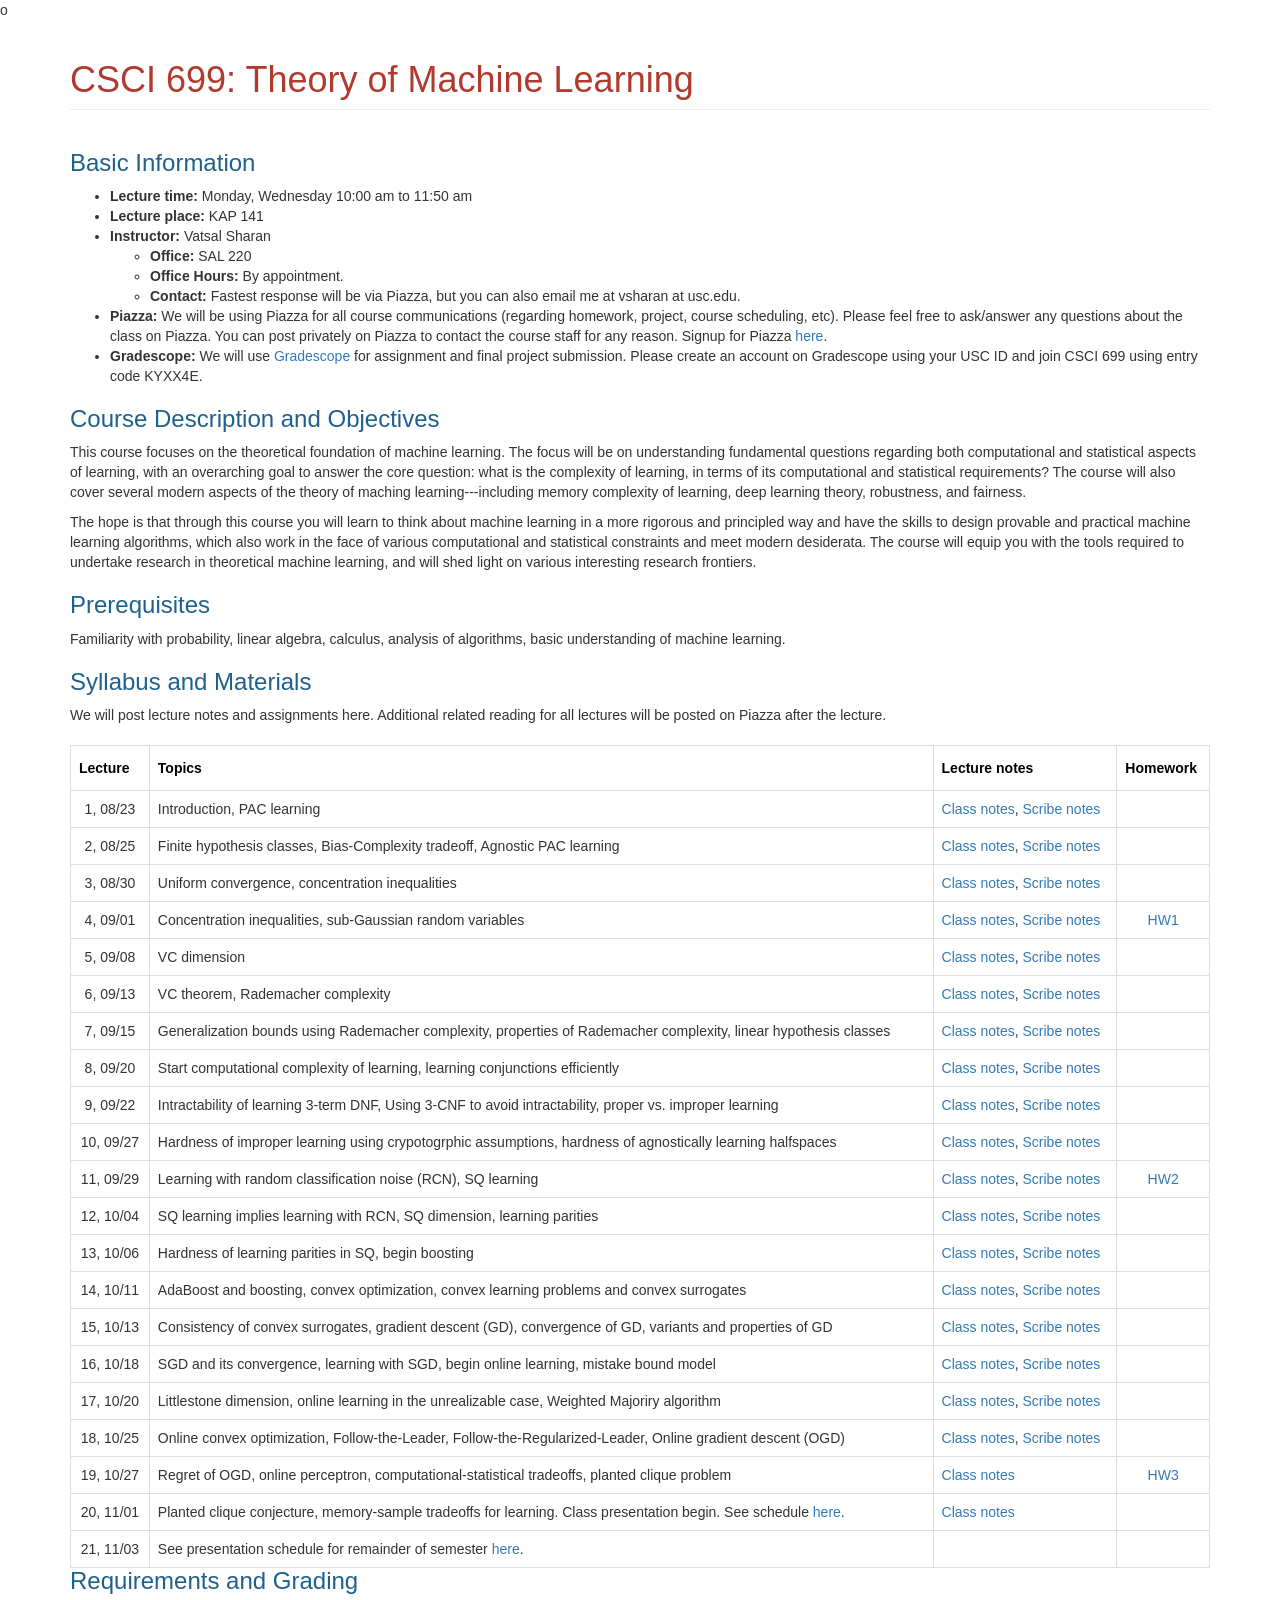
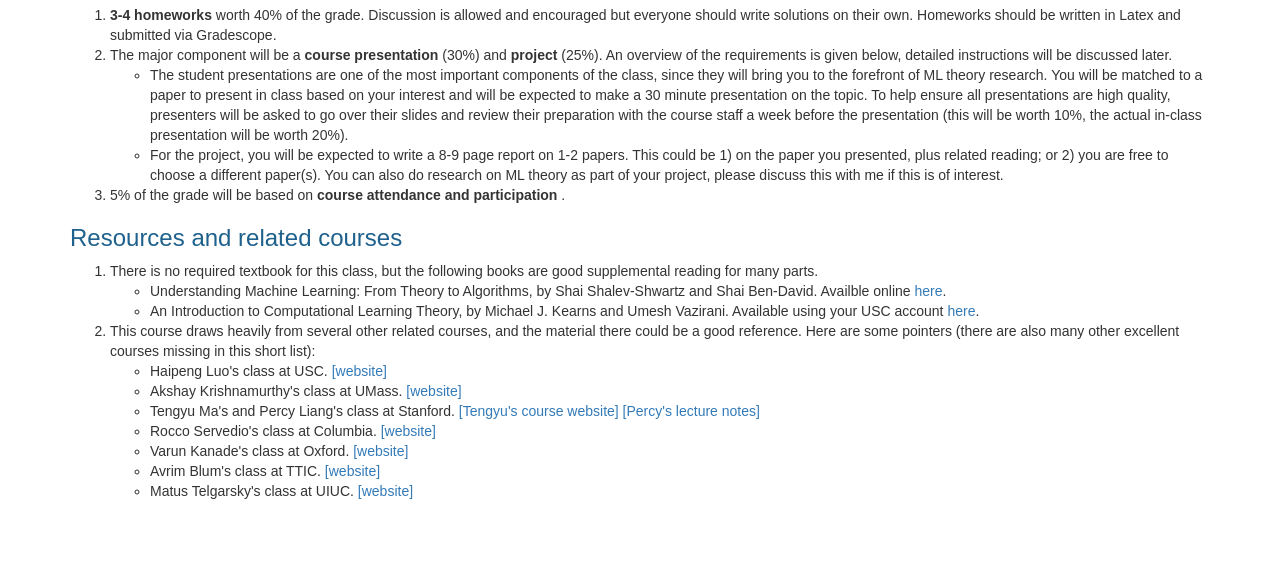
==== fall21.html @ 574113f7 "space" ====
<!DOCTYPE html>
<html lang="en">
  <head>

    <meta charset="utf-8">
    <meta http-equiv="X-UA-Compatible" content="IE=edge">
    <meta name="viewport" content="width=device-width, initial-scale=1">
    <!-- The above 3 meta tags *must* come first in the head; any other head content must come *after* these tags -->
    
    <!-- Bootstrap core CSS -->
    <link href="css/bootstrap.min.css" rel="stylesheet">
    <link href="css/bootstrap-responsive.min.css" rel="stylesheet">
    <link href="css/starter-template.css" rel="stylesheet">
        
    <link href="css/main.css" rel="stylesheet">
    
        <title>CS699: Theory of ML</title>
  </head>

<body> o
<div class="container">

	    	<div class="row">
            <div class="col-lg-12">
                <h1 class="page-header" style="color:#B03A2E;">CSCI 699: Theory of Machine Learning
                </h1>
            </div>
        </div>

<p>

<h3 style="color:#1F618D;">Basic Information</h3>

<ul>
    <li> <b> Lecture time: </b> Monday, Wednesday 10:00 am to 11:50 am
    <li> <b> Lecture place: </b> KAP 141
    <li> <b> Instructor: </b> Vatsal Sharan
        <ul>
            <li> <b> Office: </b> SAL 220
                <li> <b> Office Hours: </b> By appointment.
                <li> <b> Contact: </b> Fastest response will be via Piazza, but you can also email me at vsharan at usc.edu.
        </ul>
        <li> <b> Piazza: </b> We will be using Piazza for all course communications (regarding homework, project, course scheduling, etc). Please feel free to ask/answer any questions about the class on Piazza. You can post privately on Piazza to contact the course staff for any reason. Signup for Piazza  <a href="https://piazza.com/class/ksi4siosqfs5x2">here</a>.
            <li> <b> Gradescope: </b> We will use <a href="https://gradescope.com/">Gradescope </a> for assignment and final project submission. Please create an account on Gradescope using your USC ID and join CSCI 699 using entry code KYXX4E.
</ul>

<h3 style="color:#1F618D;">Course Description and Objectives</h3>

<p> This course focuses on the theoretical foundation of machine learning. The focus will be on understanding fundamental questions regarding both computational and statistical aspects of learning, with an overarching goal to answer the core question: what is the complexity of learning, in terms of its computational and statistical requirements? The course will also cover several modern aspects of the theory of maching learning---including memory complexity of learning, deep learning theory, robustness, and fairness.</p>

<p> The hope is that through this course you will learn to think about machine learning in a more rigorous and principled way and have the skills to design provable and practical machine learning algorithms, which also work in the face of various computational and statistical constraints and meet modern desiderata. The course will equip you with the tools required to undertake research in theoretical machine learning, and will shed light on various interesting research frontiers.</p>

<h3 style="color:#1F618D;">Prerequisites</h3>

Familiarity with probability, linear algebra, calculus, analysis of algorithms, basic understanding of machine learning.

           
<h3 style="color:#1F618D;">Syllabus and Materials</h3>

We will post lecture notes and assignments here. Additional related reading for all lectures will be posted on Piazza after the lecture.
<br><br>
<div id="table-custom">
<table style="width:100%" align="right">
<tr>
  <th>Lecture</th>
  <th>Topics</th>
  <th>Lecture notes</th>
  <th>Homework</th>
</tr>
<tr>
  <td align="center">1, 08/23</td>
  <td align="left">Introduction, PAC learning </td>
  <td align="left">
  <a href="/lecture_notes/lec1.pdf">Class notes</a>, <a href="/lecture_notes/lec1_final.pdf">Scribe notes</a>
  </td>
  <td align="center"></td>
</tr>
<tr>
  <td align="center">2, 08/25</td>
  <td align="left">Finite hypothesis classes, Bias-Complexity tradeoff, Agnostic PAC learning
  <td align="left">
      <a href="/lecture_notes/lec2.pdf">Class notes</a>, <a href="/lecture_notes/lec2_final.pdf">Scribe notes</a>
  </td>
  <td align="center"></td>
</tr>
<tr>
  <td align="center">3, 08/30</td>
  <td align="left">Uniform convergence, concentration inequalities
  <td align="left">
      <a href="/lecture_notes/lec3.pdf">Class notes</a>, <a href="/lecture_notes/lec3_final.pdf">Scribe notes</a>
  </td>
  <td align="center"></td>
</tr>
<tr>
  <td align="center">4, 09/01</td>
  <td align="left">Concentration inequalities, sub-Gaussian random variables
  <td align="left">
      <a href="/lecture_notes/lec4.pdf">Class notes</a>, <a href="/lecture_notes/lec4_final.pdf">Scribe notes</a>
  </td>
  <td align="center"><a href="/lecture_notes/hw1.pdf">HW1</a></td>
</tr>
<tr>
  <td align="center">5, 09/08</td>
  <td align="left">VC dimension
  <td align="left">
      <a href="/lecture_notes/lec5.pdf">Class notes</a>, <a href="/lecture_notes/lec5_final.pdf">Scribe notes</a>
  </td>
  <td align="center"></td>
</tr>
<tr>
  <td align="center">6, 09/13</td>
  <td align="left">VC theorem, Rademacher complexity
  <td align="left">
      <a href="/lecture_notes/lec6.pdf">Class notes</a>, <a href="/lecture_notes/lec6_final.pdf">Scribe notes</a>
  </td>
  <td align="center"></td>
</tr>
<tr>
  <td align="center">7, 09/15</td>
  <td align="left">Generalization bounds using Rademacher complexity, properties of Rademacher complexity, linear hypothesis classes
  <td align="left">
      <a href="/lecture_notes/lec7.pdf">Class notes</a>, <a href="/lecture_notes/lec7_final.pdf">Scribe notes</a>
  </td>
  <td align="center"></td>
</tr>
<tr>
  <td align="center">8, 09/20</td>
  <td align="left">Start computational complexity of learning, learning conjunctions efficiently
  <td align="left">
      <a href="/lecture_notes/lec8.pdf">Class notes</a>, <a href="/lecture_notes/lec8_final.pdf">Scribe notes</a>
  </td>
  <td align="center"></td>
</tr>
<tr>
  <td align="center">9, 09/22</td>
  <td align="left">Intractability of learning 3-term DNF, Using 3-CNF to avoid intractability, proper vs. improper learning
  <td align="left">
      <a href="/lecture_notes/lec9.pdf">Class notes</a>, <a href="/lecture_notes/lec9_final.pdf">Scribe notes</a>
  </td>
  <td align="center"></td>
</tr>
<tr>
  <td align="center">10, 09/27</td>
  <td align="left">Hardness of improper learning using crypotogrphic assumptions, hardness of agnostically learning halfspaces
  <td align="left">
      <a href="/lecture_notes/lec10.pdf">Class notes</a>, <a href="/lecture_notes/lec9_final.pdf">Scribe notes</a>
  </td>
  <td align="center"></td>
</tr>
<tr>
  <td align="center">11, 09/29</td>
  <td align="left">Learning with random classification noise (RCN), SQ learning
  <td align="left">
      <a href="/lecture_notes/lec11.pdf">Class notes</a>, <a href="/lecture_notes/lec11_final.pdf">Scribe notes</a>
  </td>
  <td align="center"><a href="/lecture_notes/hw2.pdf">HW2</a></td>
</tr>
<tr>
  <td align="center">12, 10/04</td>
  <td align="left">SQ learning implies learning with RCN, SQ dimension, learning parities
  <td align="left">
      <a href="/lecture_notes/lec12.pdf">Class notes</a>, <a href="/lecture_notes/lec12_final.pdf">Scribe notes</a>
  </td>
  <td align="center"></td>
</tr>
<tr>
  <td align="center">13, 10/06</td>
  <td align="left">Hardness of learning parities in SQ, begin boosting
  <td align="left">
      <a href="/lecture_notes/lec13.pdf">Class notes</a>, <a href="/lecture_notes/lec13_final.pdf">Scribe notes</a>
  </td>
  <td align="center"></td>
</tr>
<tr>
  <td align="center">14, 10/11</td>
  <td align="left">AdaBoost and boosting, convex optimization, convex learning problems and convex surrogates
  <td align="left">
      <a href="/lecture_notes/lec14.pdf">Class notes</a>, <a href="/lecture_notes/lec14_final.pdf">Scribe notes</a>
  </td>
  <td align="center"></td>
</tr>
<tr>
  <td align="center">15, 10/13</td>
  <td align="left">Consistency of convex surrogates, gradient descent (GD), convergence of GD, variants and properties of GD
  <td align="left">
      <a href="/lecture_notes/lec15.pdf">Class notes</a>, <a href="/lecture_notes/lec15_final.pdf">Scribe notes</a>
  </td>
  <td align="center"></td>
</tr>
<tr>
  <td align="center">16, 10/18</td>
  <td align="left">SGD and its convergence, learning with SGD, begin online learning, mistake bound model
  <td align="left">
      <a href="/lecture_notes/lec16.pdf">Class notes</a>, <a href="/lecture_notes/lec16_final.pdf">Scribe notes</a>
  </td>
  <td align="center"></td>
</tr>
<tr>
  <td align="center">17, 10/20</td>
  <td align="left">Littlestone dimension, online learning in the unrealizable case, Weighted Majoriry algorithm
  <td align="left">
      <a href="/lecture_notes/lec17.pdf">Class notes</a>, <a href="/lecture_notes/lec17_final.pdf">Scribe notes</a>
  </td>
  <td align="center"></td>
</tr>
<tr>
  <td align="center">18, 10/25</td>
  <td align="left">Online convex optimization, Follow-the-Leader, Follow-the-Regularized-Leader, Online gradient descent (OGD)
  <td align="left">
      <a href="/lecture_notes/lec18.pdf">Class notes</a>, <a href="/lecture_notes/lec18_final.pdf">Scribe notes</a>
  </td>
  <td align="center"></td>
</tr>
<tr>
  <td align="center">19, 10/27</td>
  <td align="left">Regret of OGD, online perceptron, computational-statistical tradeoffs, planted clique problem
  <td align="left">
      <a href="/lecture_notes/lec19.pdf">Class notes</a>
  </td>
  <td align="center"><a href="/lecture_notes/hw3.pdf">HW3</a></td>
</tr>
<tr>
  <td align="center">20, 11/01</td>
  <td align="left">Planted clique conjecture, memory-sample tradeoffs for learning. Class presentation begin. See schedule <a href="/project.html">here</a>.
  <td align="left">
      <a href="/lecture_notes/lec20.pdf">Class notes</a>
  </td>
  <td align="center"></td>
</tr>
<tr>
  <td align="center">21, 11/03</td>
  <td align="left">See presentation schedule for remainder of semester <a href="/project.html">here</a>.
  <td align="center"></td>
  <td align="center"></td>
</tr>
</table>
</div>
     
<div><h3 style="color:#1F618D;">Requirements and Grading</h3></div>

<ol>
    
    <li>  <b> 3-4 homeworks </b> worth 40% of the grade. Discussion is allowed and encouraged but everyone should write solutions on their own. Homeworks should be written in Latex and submitted via Gradescope.
        
        <li> The major component will be a <b> course presentation </b> (30%) and <b> project </b> (25%). An overview of the requirements is given below, detailed instructions will be discussed later.
            
            <ul> <li>The student presentations are one of the most important components of the class, since they will bring you to the forefront of ML theory research. You will be matched to a paper to present in class based on your interest and will be expected to make a 30 minute presentation on the topic. To help ensure all presentations are high quality, presenters will be asked to go over their slides and review their preparation with the course staff a week before the presentation (this will be worth 10%, the actual in-class presentation will be worth 20%).
                 <li> For the project, you will be expected to write a 8-9 page report on 1-2 papers. This could be 1) on the paper you presented, plus related reading; or 2) you are free to choose a different paper(s). You can also do research on ML theory as part of your project, please discuss this with me if this is of interest.
                     </ul>
            <li> 5% of the grade will be based on <b> course attendance and participation </b>.
</ol>

<h3 style="color:#1F618D;">Resources and related courses</h3>

<ol>
    
    <li>  There is no required textbook for this class, but the following books are good supplemental reading for many parts.
        <ul>
            
            <li> Understanding Machine Learning:
                From Theory to Algorithms, by Shai Shalev-Shwartz and Shai Ben-David. Availble online <a href="https://www.cs.huji.ac.il/~shais/UnderstandingMachineLearning/understanding-machine-learning-theory-algorithms.pdf">here</a>.
                
                <li> An Introduction to Computational Learning Theory, by Michael J. Kearns and Umesh Vazirani. Available using your USC account
                    <a href="https://uosc.primo.exlibrisgroup.com/discovery/fulldisplay?docid=cdi_proquest_ebookcentral_EBC5966119&context=PC&vid=01USC_INST:01USC&lang=en&search_scope=MyInst_and_CI&adaptor=Primo%20Central&tab=Everything&mode=Basic">here</a>.
                    
           </ul>
        
        <li> This course draws heavily from several other related courses, and the material there could be a good reference. Here are some pointers (there are also many other excellent courses missing in this short list):
            
            <ul>
             
             <li> Haipeng Luo's class at USC. <a href="https://haipeng-luo.net/courses/CSCI699_2019/index.html">[website]</a>
                 
                 <li> Akshay Krishnamurthy's class at UMass.
                     <a href="https://people.cs.umass.edu/~akshay/courses/cs690m/index.html">[website]</a>
                     <li> Tengyu Ma's and Percy Liang's class at Stanford.
                     <a href="http://web.stanford.edu/class/stats214/">[Tengyu's course website]</a> <a href="https://web.stanford.edu/class/cs229t/2017/Lectures/percy-notes.pdf">[Percy's lecture notes]</a>
                     
                     <li> Rocco Servedio's class at Columbia.
                     <a href="http://www.cs.columbia.edu/~cs4252/">[website]</a>
                     
                     <li> Varun Kanade's class at Oxford.
                     <a href="http://www.cs.ox.ac.uk/people/varun.kanade/teaching/CLT-HT-TT2021/">[website]</a>
                     
                     <li> Avrim Blum's class at TTIC. <a href="https://home.ttic.edu/~avrim/MLT20/">[website]</a>
                     
                     <li> Matus Telgarsky's class at UIUC.
                     <a href="https://mjt.cs.illinois.edu/courses/mlt-f18/">[website]</a>
                     
                     
                     
                     
            </ul>
            
         </ol>
     
      <br><br><br>
     
</div>
</div>
</body>
</html>
---- css/starter-template.css ----
.voffset1 { margin-top: 10px; }

body {
  padding-top: 0px;
}

section {
	padding-top:40px;
	margin-top:-40px;
}

div.space{
  padding-right: 10%;
}

div.justify{
    text-align: justify;
}
---- css/main.css ----
#table-custom table {
  border-collapse: collapse;
  width: 100%;
}

#table-custom td, #table-custom th {
  border: 1px solid #ddd;
  padding: 8px;
}

#table-custom th {
  padding-top: 12px;
  padding-bottom: 12px;
  text-align: left;
  color: black;
}
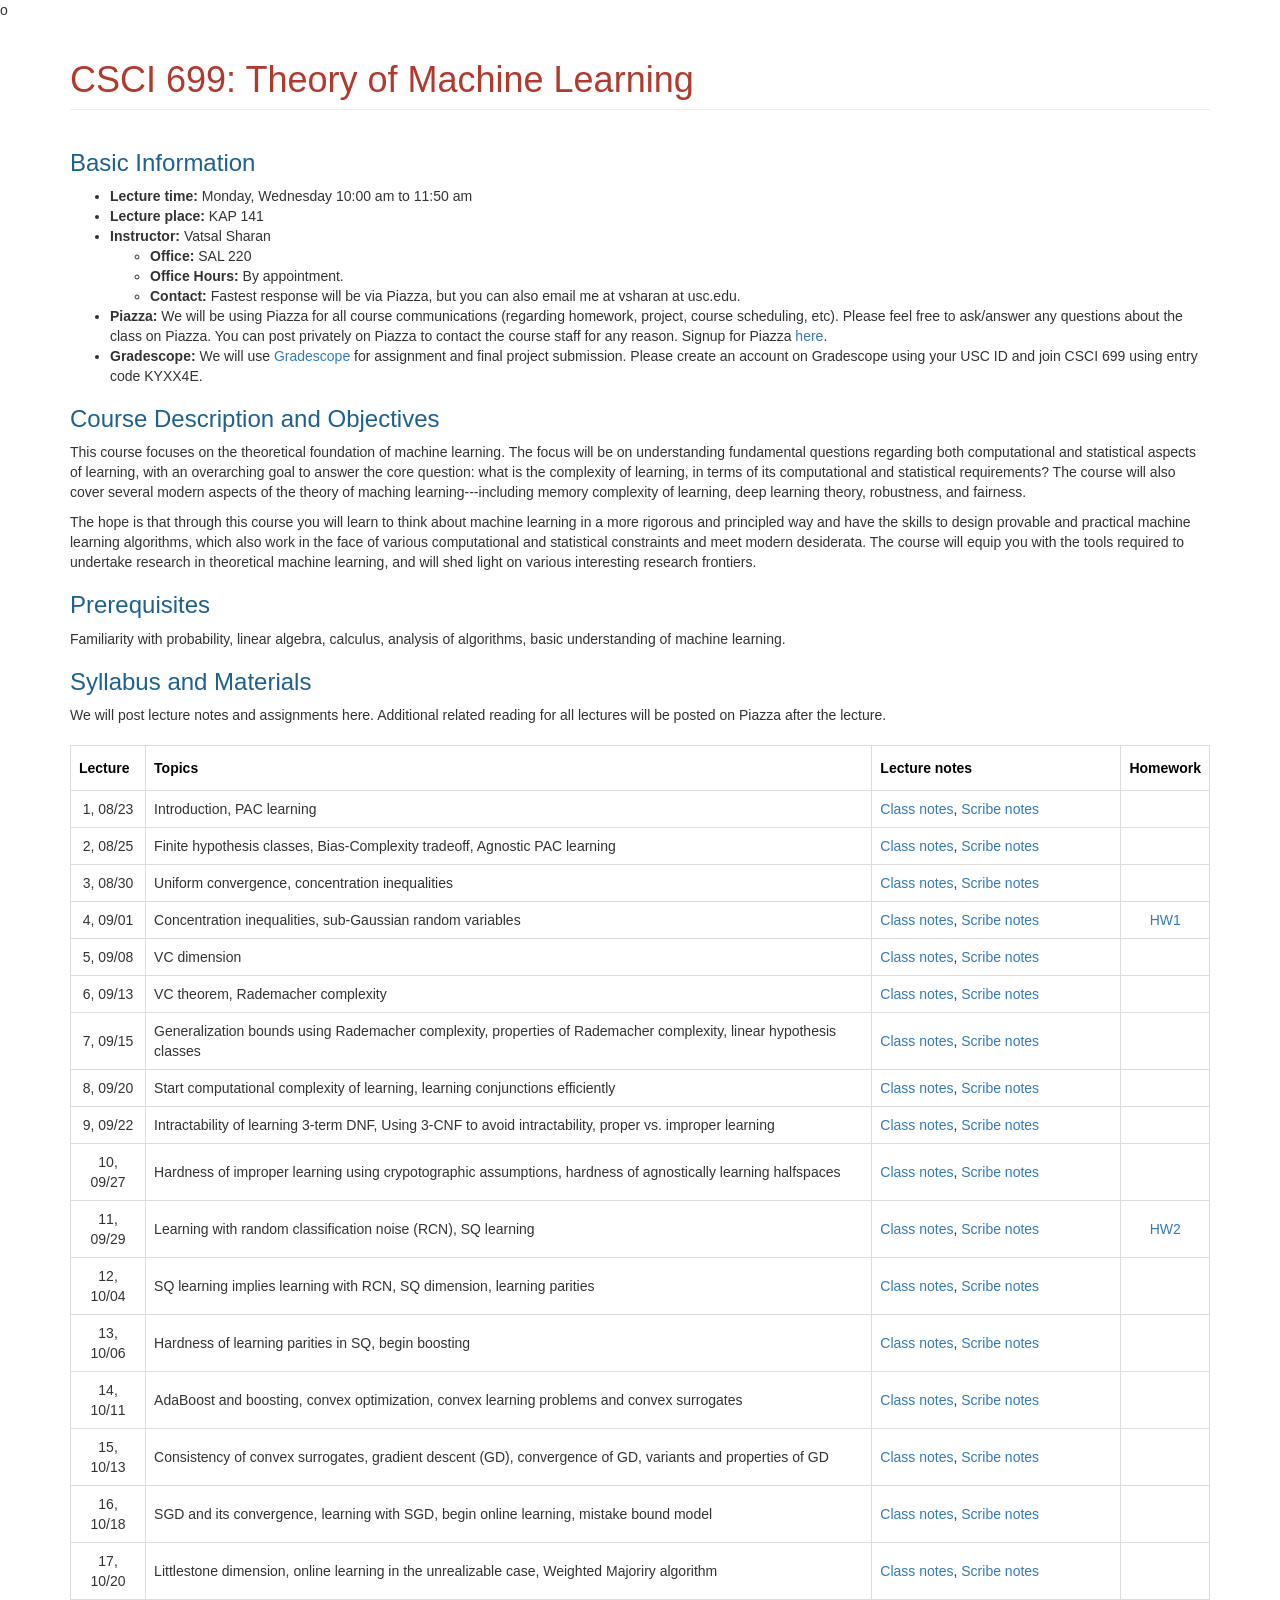
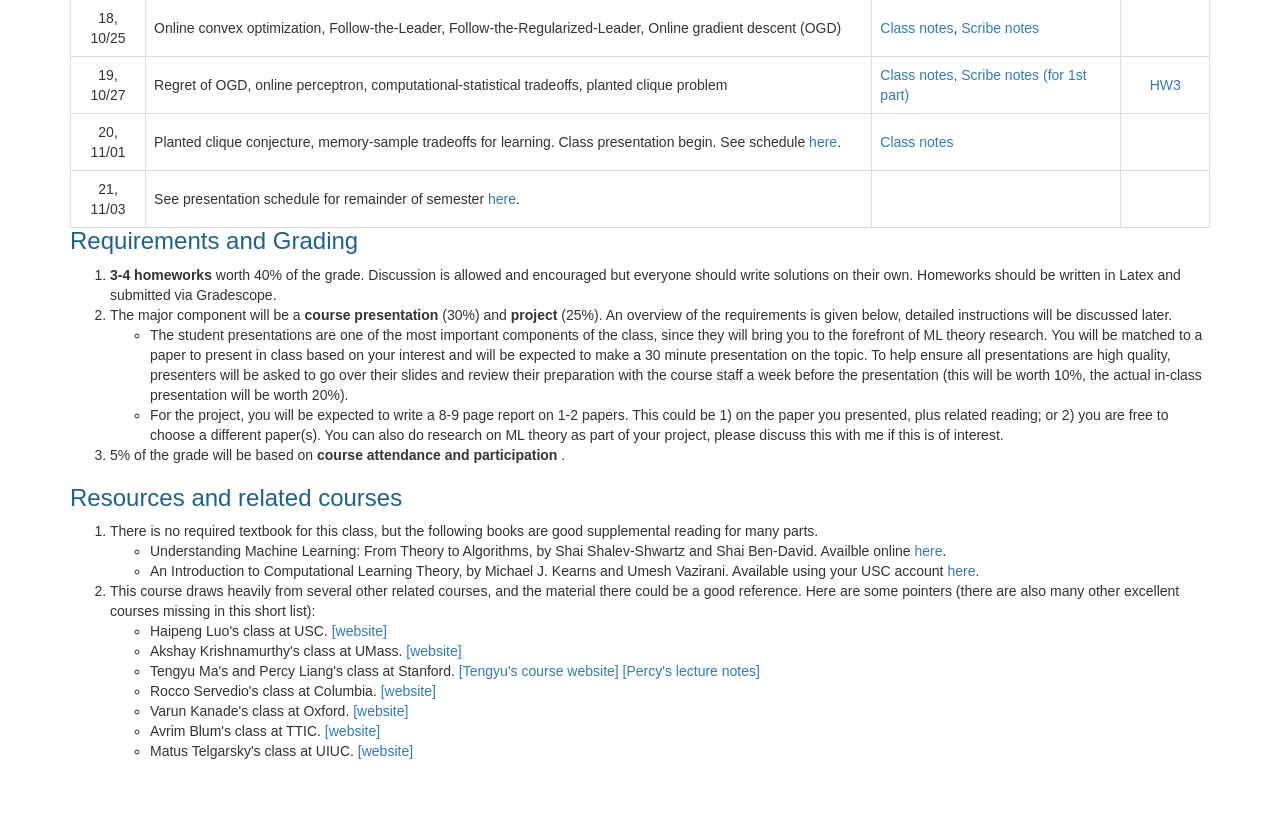
==== commit dbd694d0: "l20" ====
--- a/fall21.html
+++ b/fall21.html
@@ -141,7 +141,7 @@
 </tr>
 <tr>
   <td align="center">10, 09/27</td>
-  <td align="left">Hardness of improper learning using crypotogrphic assumptions, hardness of agnostically learning halfspaces
+  <td align="left">Hardness of improper learning using crypotographic assumptions, hardness of agnostically learning halfspaces
   <td align="left">
       <a href="/lecture_notes/lec10.pdf">Class notes</a>, <a href="/lecture_notes/lec9_final.pdf">Scribe notes</a>
   </td>
@@ -215,7 +215,7 @@
   <td align="center">19, 10/27</td>
   <td align="left">Regret of OGD, online perceptron, computational-statistical tradeoffs, planted clique problem
   <td align="left">
-      <a href="/lecture_notes/lec19.pdf">Class notes</a>
+      <a href="/lecture_notes/lec19.pdf">Class notes, <a href="/lecture_notes/lec19_final.pdf">Scribe notes (for 1st part)</a></a>
   </td>
   <td align="center"><a href="/lecture_notes/hw3.pdf">HW3</a></td>
 </tr>
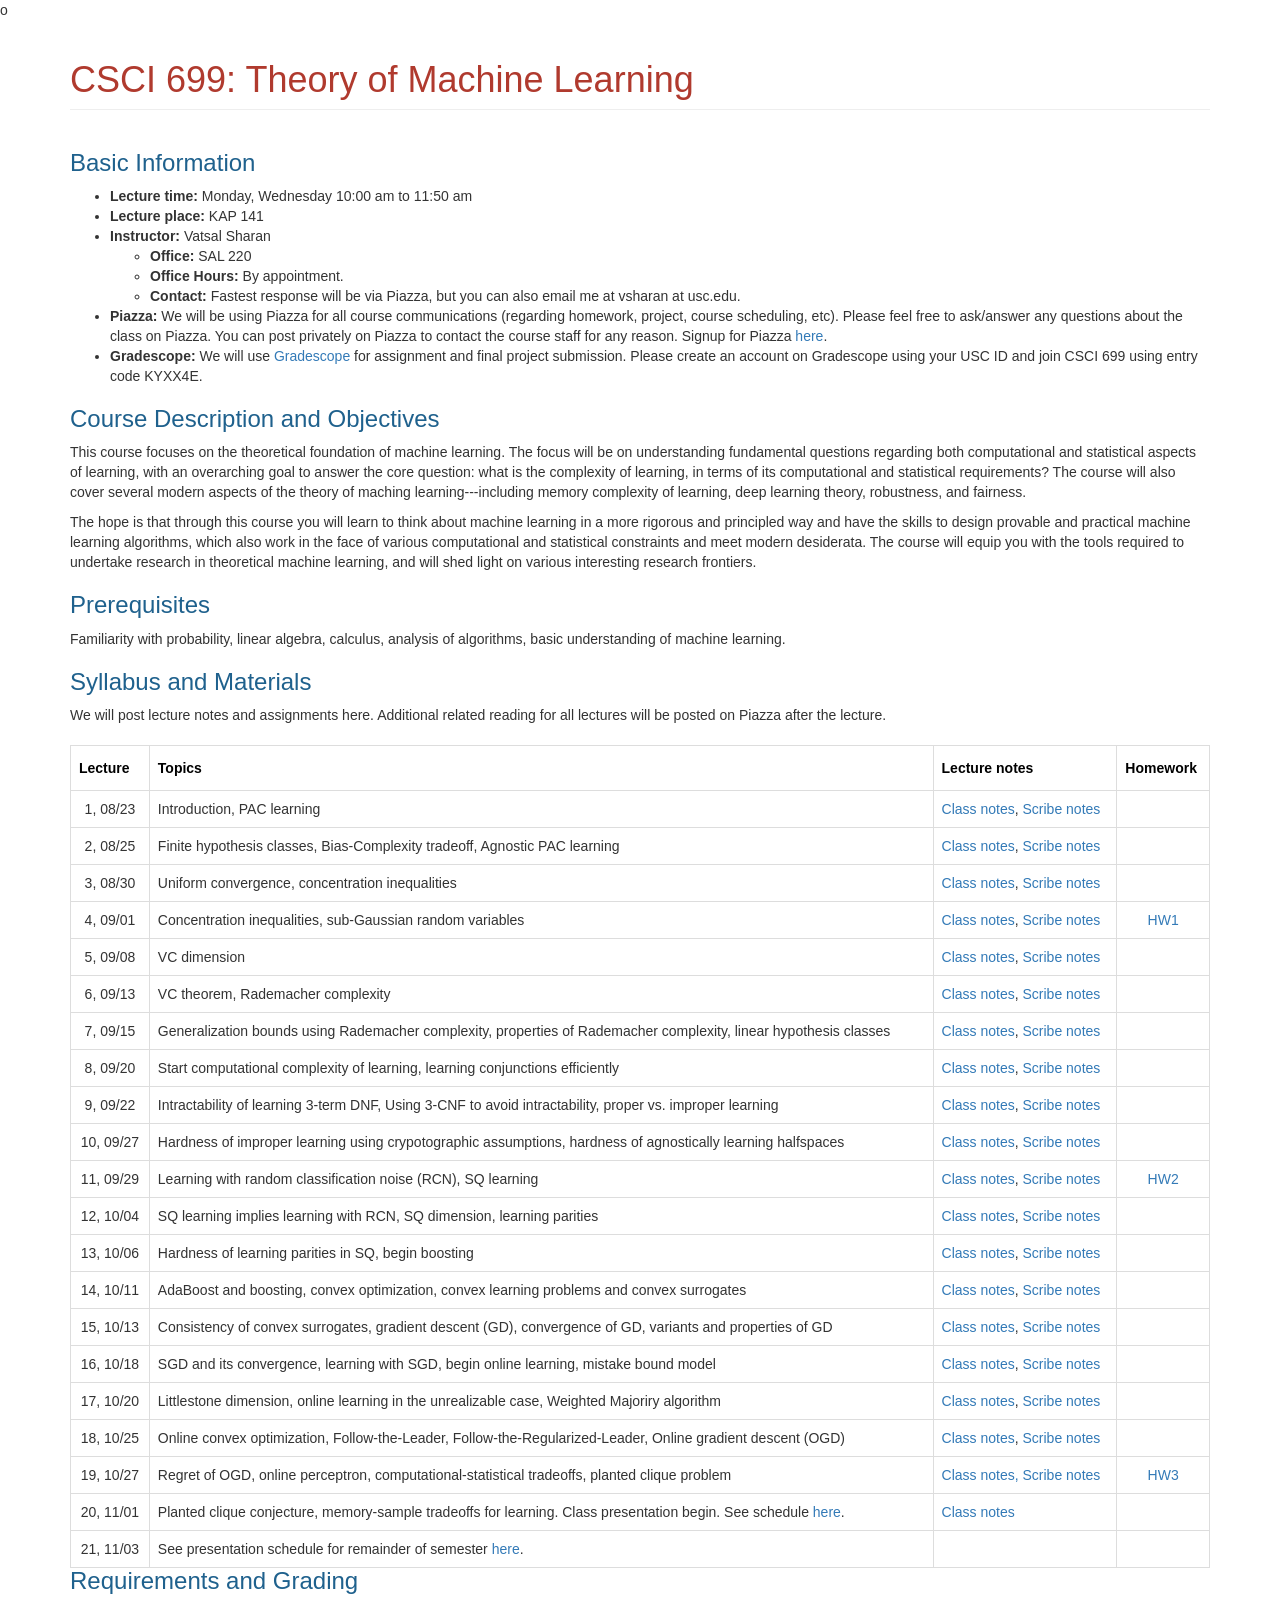
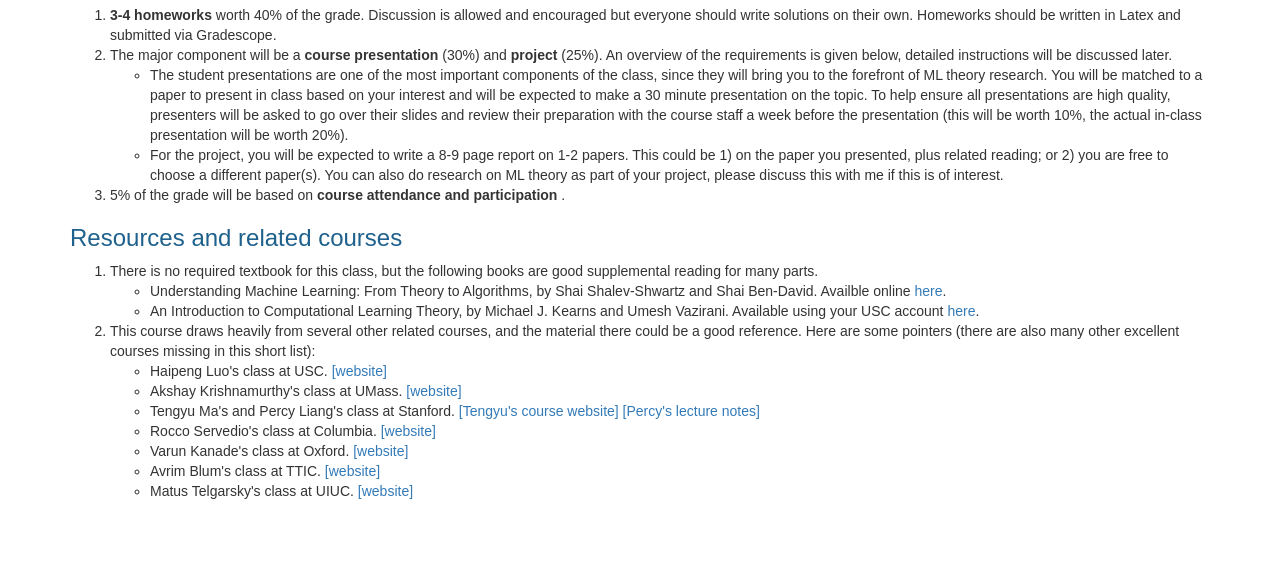
==== commit fdb17a5b: "l20" ====
--- a/fall21.html
+++ b/fall21.html
@@ -215,7 +215,7 @@
   <td align="center">19, 10/27</td>
   <td align="left">Regret of OGD, online perceptron, computational-statistical tradeoffs, planted clique problem
   <td align="left">
-      <a href="/lecture_notes/lec19.pdf">Class notes, <a href="/lecture_notes/lec19_final.pdf">Scribe notes (for 1st part)</a></a>
+      <a href="/lecture_notes/lec19.pdf">Class notes, <a href="/lecture_notes/lec19_final.pdf">Scribe notes</a></a>
   </td>
   <td align="center"><a href="/lecture_notes/hw3.pdf">HW3</a></td>
 </tr>
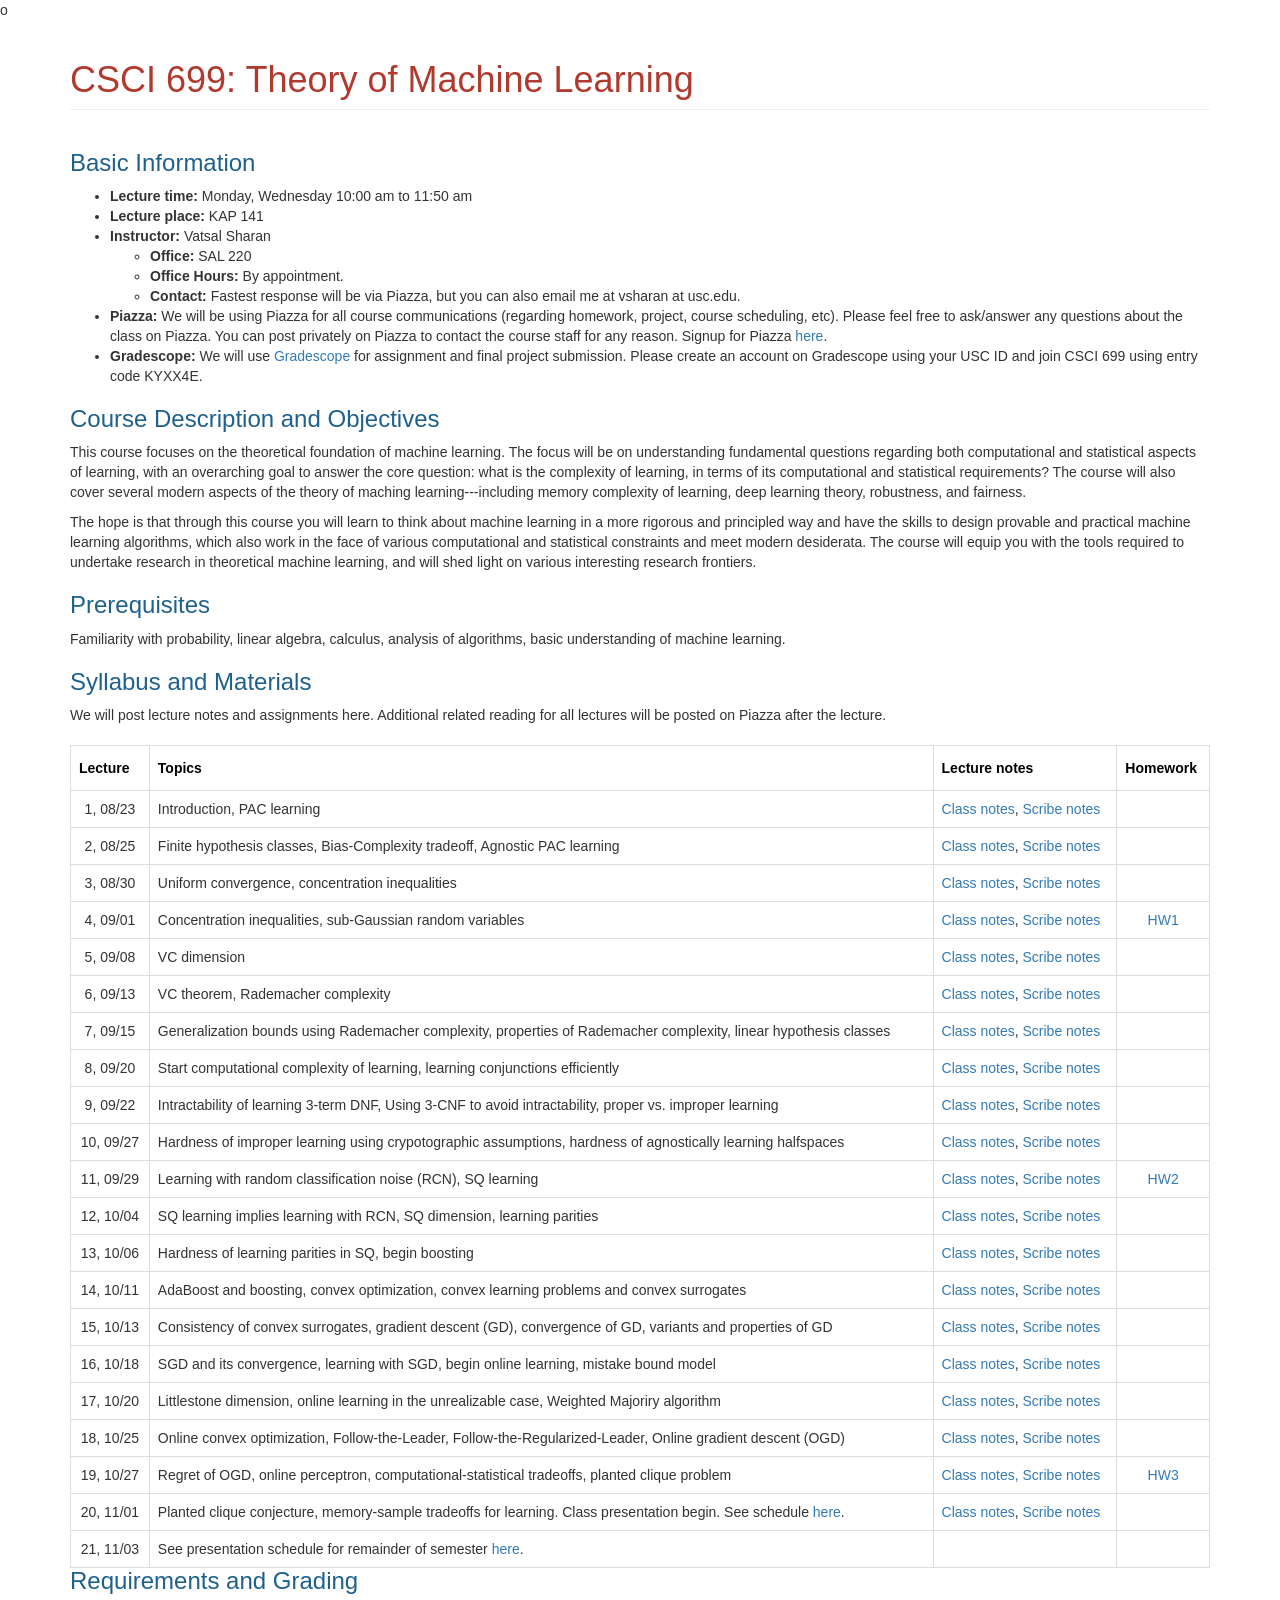
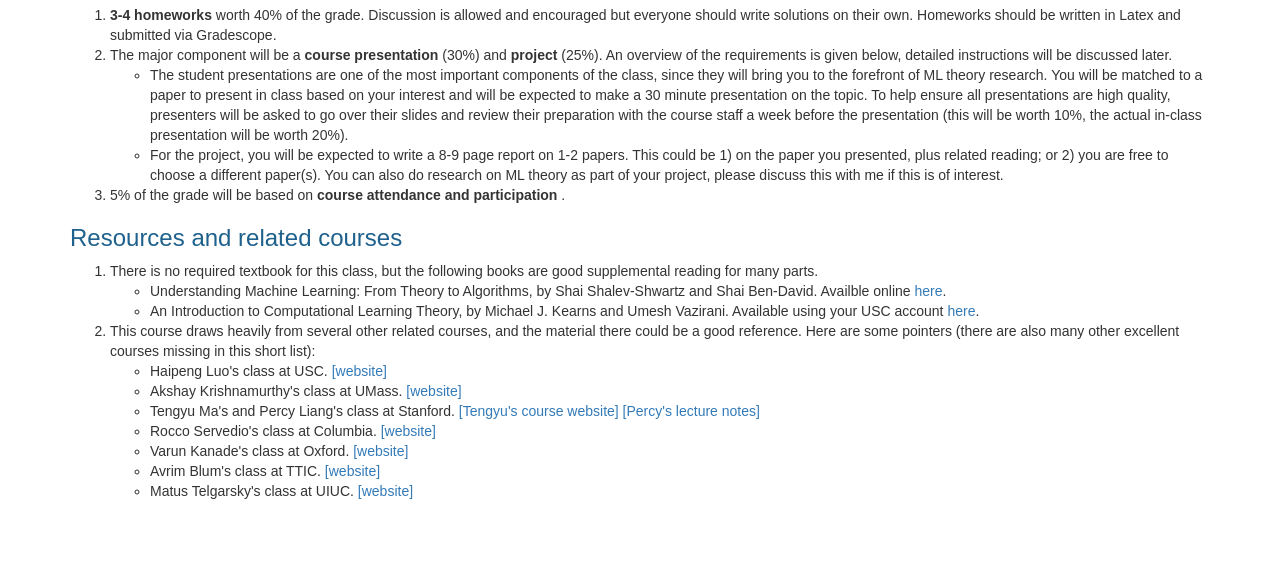
==== commit 0e2300e8: "l20" ====
--- a/fall21.html
+++ b/fall21.html
@@ -223,7 +223,7 @@
   <td align="center">20, 11/01</td>
   <td align="left">Planted clique conjecture, memory-sample tradeoffs for learning. Class presentation begin. See schedule <a href="/project.html">here</a>.
   <td align="left">
-      <a href="/lecture_notes/lec20.pdf">Class notes</a>
+      <a href="/lecture_notes/lec20.pdf">Class notes</a>, <a href="/lecture_notes/lec20_final.pdf">Scribe notes</a>
   </td>
   <td align="center"></td>
 </tr>
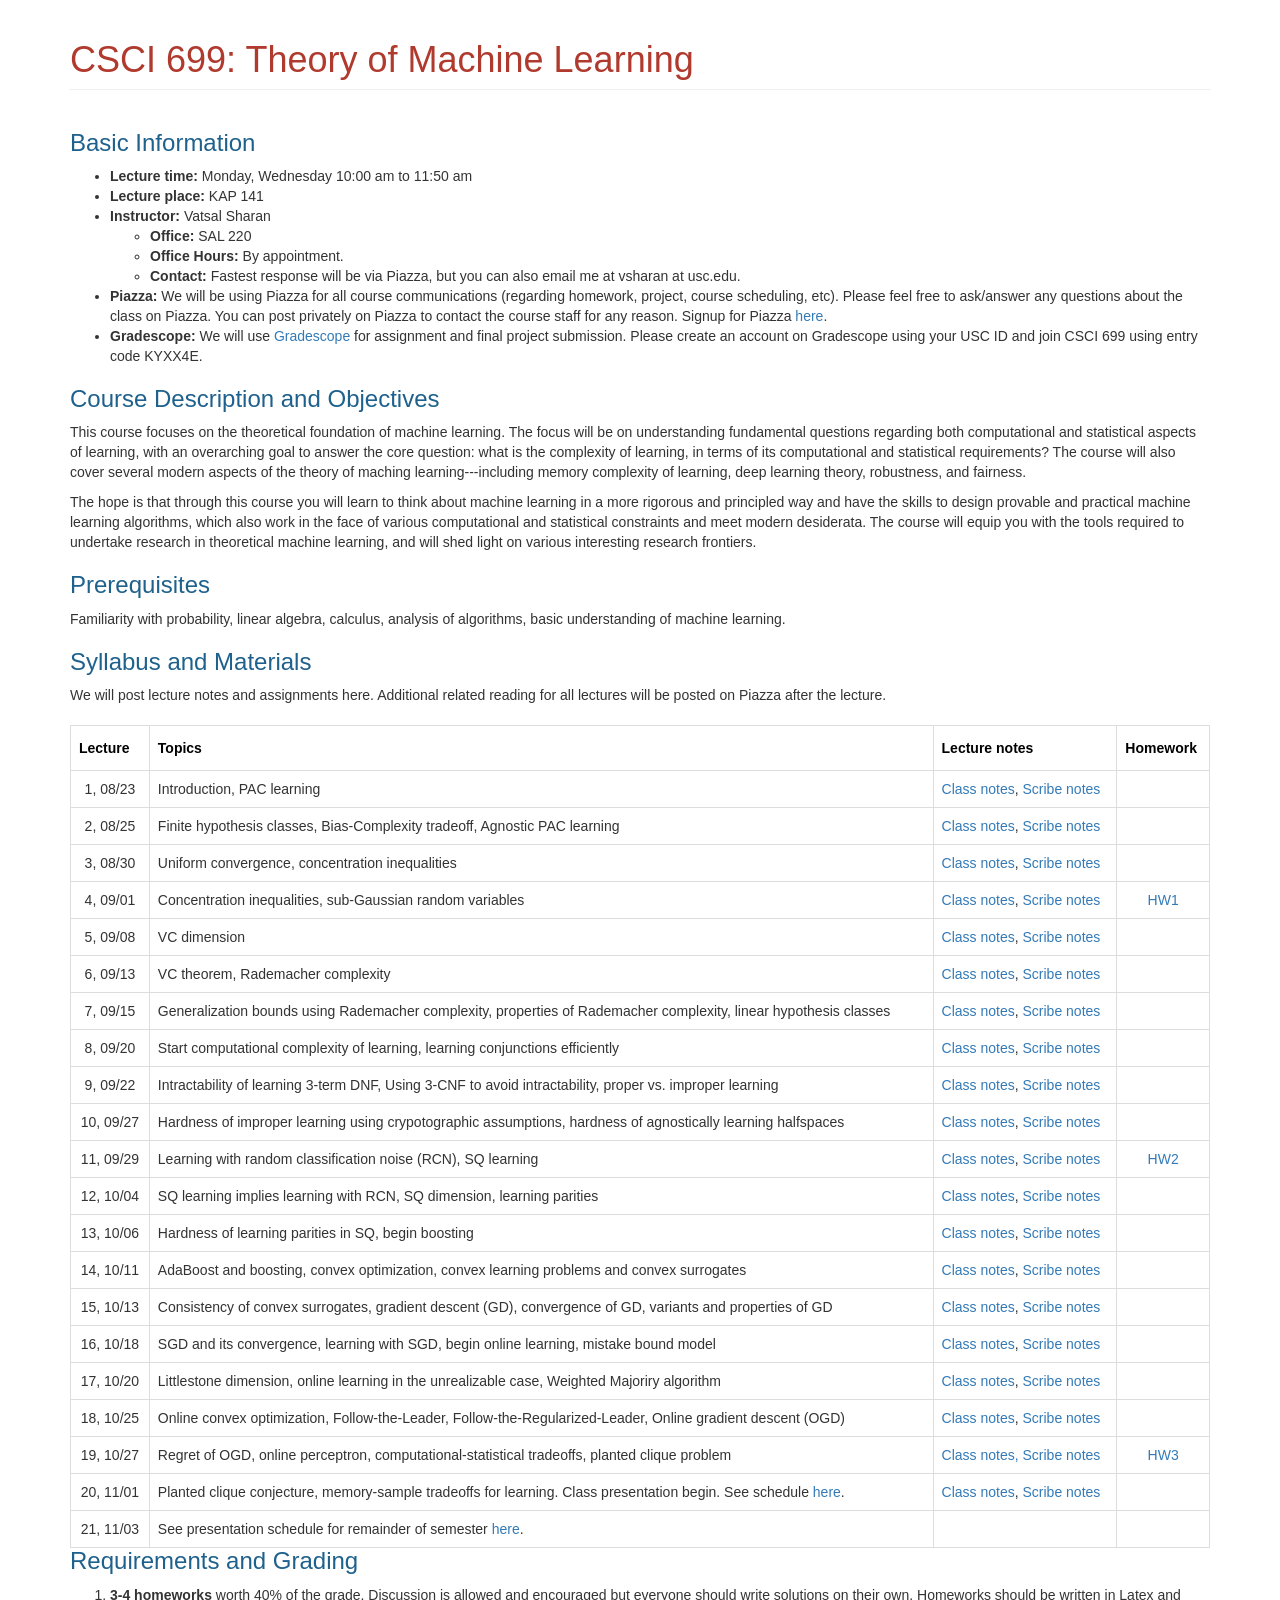
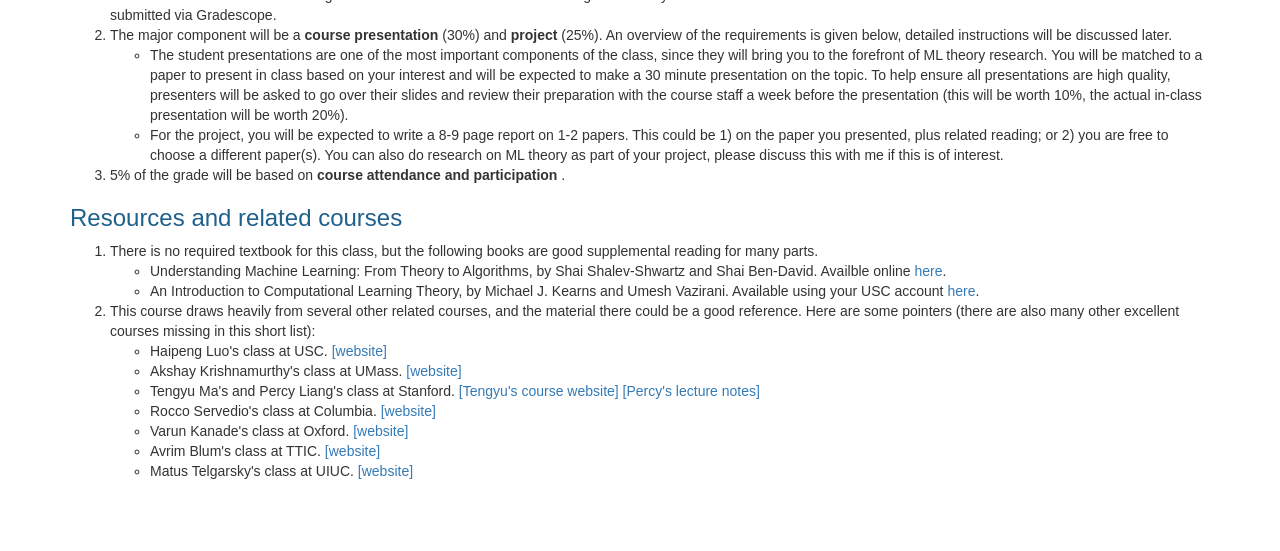
==== commit 961be299: "23" ====
--- a/fall21.html
+++ b/fall21.html
@@ -17,7 +17,7 @@
         <title>CS699: Theory of ML</title>
   </head>
 
-<body> o
+<body>
 <div class="container">
 
 	    	<div class="row">
@@ -143,7 +143,7 @@
   <td align="center">10, 09/27</td>
   <td align="left">Hardness of improper learning using crypotographic assumptions, hardness of agnostically learning halfspaces
   <td align="left">
-      <a href="/lecture_notes/lec10.pdf">Class notes</a>, <a href="/lecture_notes/lec9_final.pdf">Scribe notes</a>
+      <a href="/lecture_notes/lec10.pdf">Class notes</a>, <a href="/lecture_notes/lec10_final.pdf">Scribe notes</a>
   </td>
   <td align="center"></td>
 </tr>
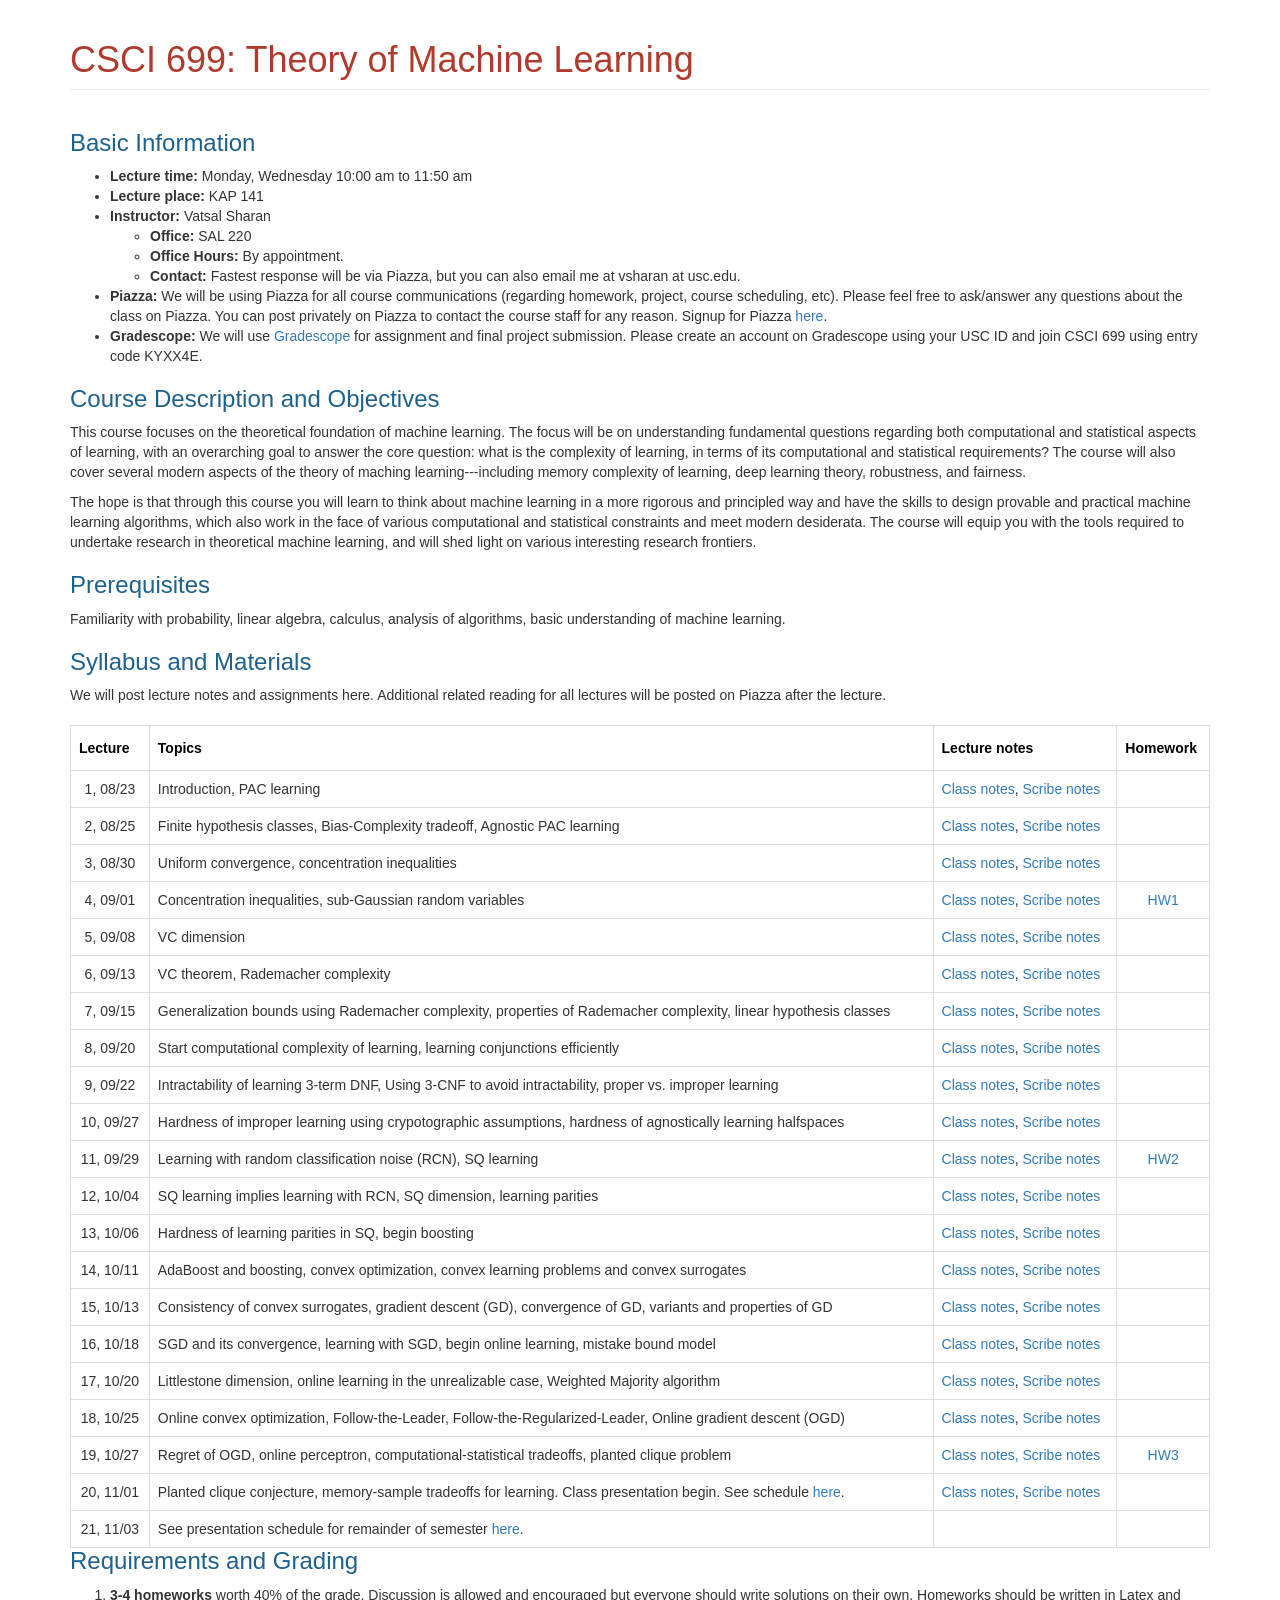
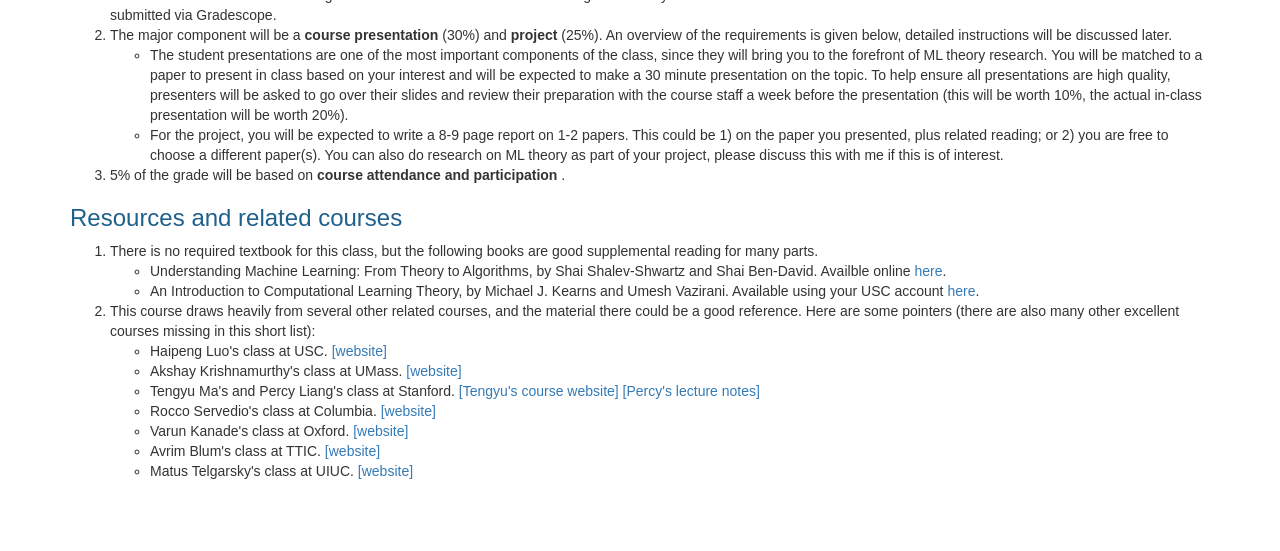
==== commit 1f55c9aa: "fall23" ====
--- a/fall21.html
+++ b/fall21.html
@@ -197,7 +197,7 @@
 </tr>
 <tr>
   <td align="center">17, 10/20</td>
-  <td align="left">Littlestone dimension, online learning in the unrealizable case, Weighted Majoriry algorithm
+  <td align="left">Littlestone dimension, online learning in the unrealizable case, Weighted Majority algorithm
   <td align="left">
       <a href="/lecture_notes/lec17.pdf">Class notes</a>, <a href="/lecture_notes/lec17_final.pdf">Scribe notes</a>
   </td>
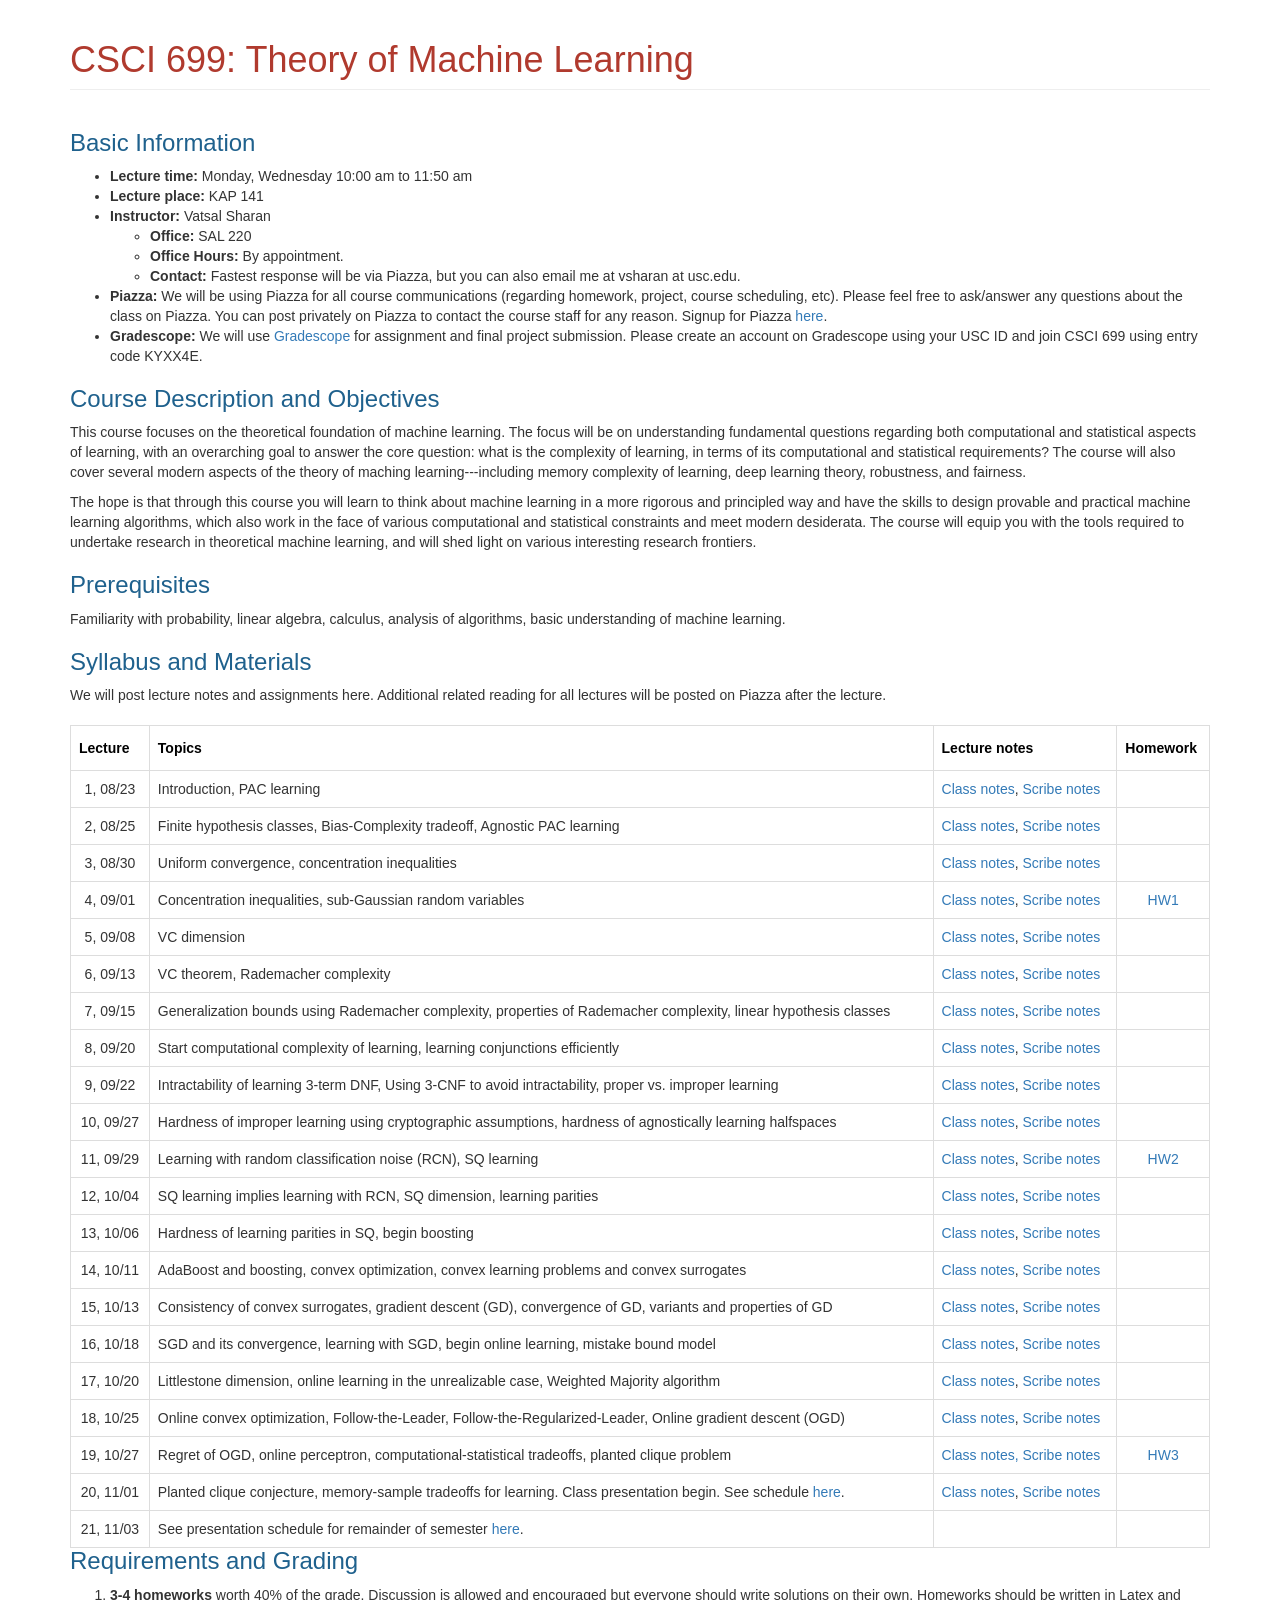
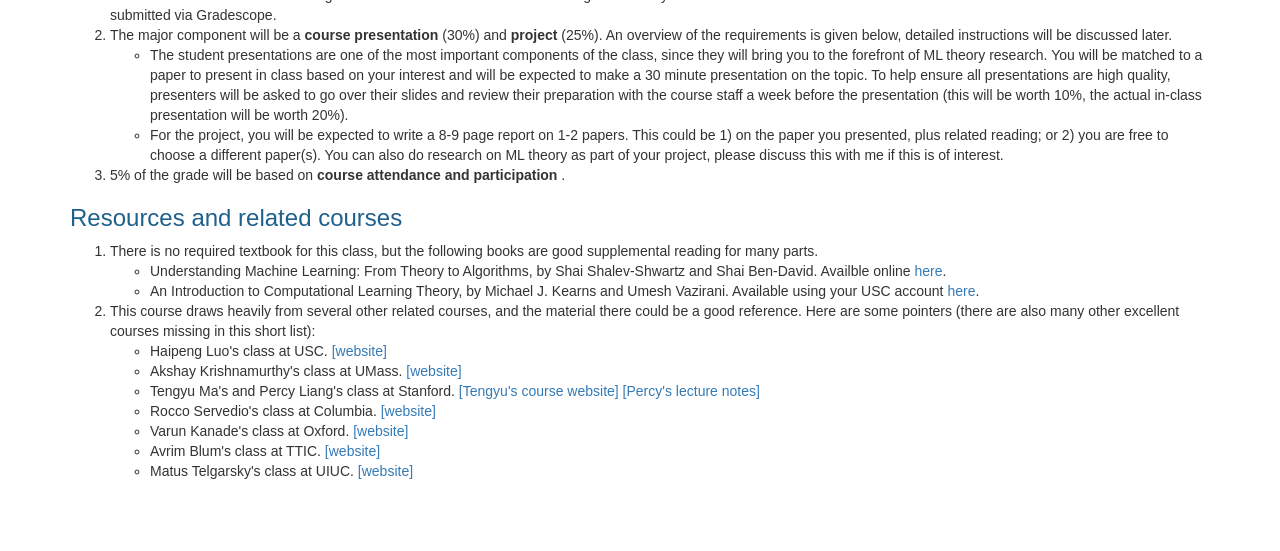
==== commit c3b3cadd: "fall23" ====
--- a/fall21.html
+++ b/fall21.html
@@ -141,7 +141,7 @@
 </tr>
 <tr>
   <td align="center">10, 09/27</td>
-  <td align="left">Hardness of improper learning using crypotographic assumptions, hardness of agnostically learning halfspaces
+  <td align="left">Hardness of improper learning using cryptographic assumptions, hardness of agnostically learning halfspaces
   <td align="left">
       <a href="/lecture_notes/lec10.pdf">Class notes</a>, <a href="/lecture_notes/lec10_final.pdf">Scribe notes</a>
   </td>
